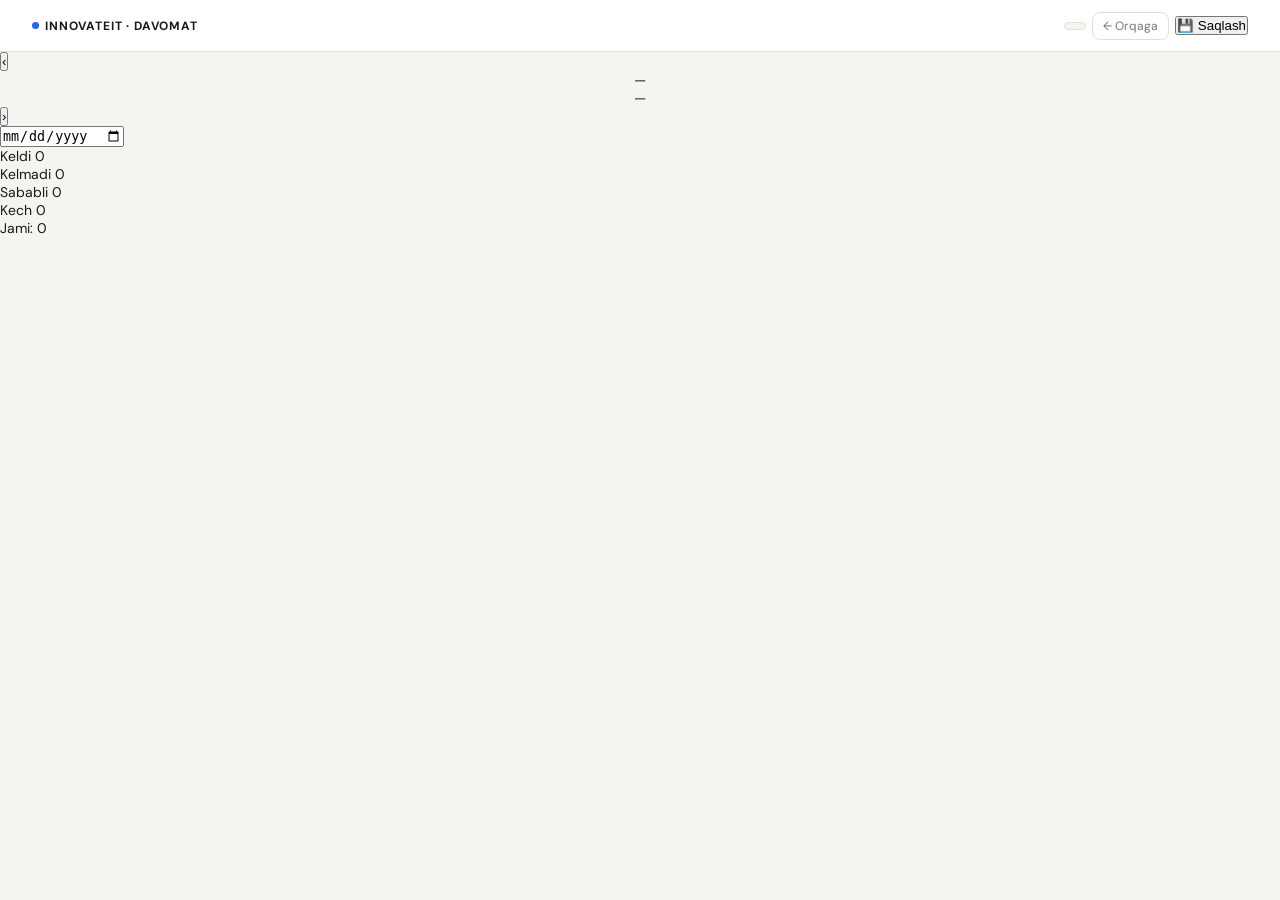
==== Davomat.html @ f525d205 "Add initial Davomat.html structure and content" ====
<!DOCTYPE html>
<html lang="uz">
<head>
  <meta charset="UTF-8">
  <meta name="viewport" content="width=device-width, initial-scale=1.0, maximum-scale=1.0">
  <title>InnovateIT School — Davomat</title>
  <link href="https://fonts.googleapis.com/css2?family=DM+Sans:wght@300;400;500;600&family=DM+Mono:wght@400;500&display=swap" rel="stylesheet">
  <link rel="stylesheet" href="css/style.css">
  <link rel="stylesheet" href="css/davomat.css">
</head>
<body>

<!-- TOPBAR -->
<div class="topbar">
  <div class="topbar-brand">InnovateIT · Davomat</div>
  <div class="topbar-right">
    <span class="admin-badge" id="dav-badge"></span>
    <button class="btn-logout" onclick="goBack()">← Orqaga</button>
    <button class="btn-davomat" id="btn-save" onclick="confirmSave()">💾 Saqlash</button>
  </div>
</div>

<!-- DATE BAR -->
<div class="date-bar">
  <div class="date-nav">
    <button class="date-nav-btn" onclick="changeDate(-1)">‹</button>
    <div style="text-align:center;">
      <div class="date-display" id="date-display">—</div>
      <div class="date-sub"    id="date-sub">—</div>
    </div>
    <button class="date-nav-btn" id="btn-next" onclick="changeDate(1)">›</button>
  </div>
  <input class="date-input" type="date" id="date-picker" onchange="onDatePick()">
</div>

<!-- STATS BAR -->
<div class="stats-bar">
  <div class="stat-pill"><span class="stat-dot keldi"></span>Keldi <span class="stat-num" id="st-keldi">0</span></div>
  <div class="stat-pill"><span class="stat-dot kelmadi"></span>Kelmadi <span class="stat-num" id="st-kelmadi">0</span></div>
  <div class="stat-pill"><span class="stat-dot sababli"></span>Sababli <span class="stat-num" id="st-sababli">0</span></div>
  <div class="stat-pill"><span class="stat-dot kech"></span>Kech <span class="stat-num" id="st-kech">0</span></div>
  <div class="stat-pill" style="margin-left:auto;">Jami: <span class="stat-num" id="st-total">0</span></div>
</div>

<!-- SINF KARTALAR -->
<div class="dav-main">
  <div class="sinf-grid" id="sinf-grid">
    <!-- JS tomonidan to'ldiriladi -->
  </div>
</div>

<!-- MODAL: Sababli uchun izoh -->
<div class="modal-overlay" id="izoh-modal" onclick="if(event.target===this)closeIzoh()">
  <div class="modal">
    <div class="modal-drag"></div>
    <div class="modal-title">📋 Sababli — izoh kiriting</div>
    <p style="font-size:13px;color:var(--muted);margin-bottom:10px;">O'quvchi kelmagan sababi (ixtiyoriy):</p>
    <textarea id="izoh-input"
      class="field-input"
      placeholder="Masalan: Kasalligi sababli..."
      style="resize:none;height:80px;margin-bottom:16px;display:block;font-size:14px;"
      onkeydown="if(event.key==='Enter'&&!event.shiftKey){event.preventDefault();confirmIzoh();}">
    </textarea>
    <div class="modal-footer">
      <button class="btn-cancel" onclick="closeIzoh()">Bekor qilish</button>
      <button class="btn-submit" onclick="confirmIzoh()">Tasdiqlash</button>
    </div>
  </div>
</div>

<!-- MODAL: Saqlashni tasdiqlash -->
<div class="modal-overlay" id="confirm-modal" onclick="if(event.target===this)closeModal()">
  <div class="modal">
    <div class="modal-drag"></div>
    <div class="modal-title" style="text-align:center;">💾 Davomatni saqlash</div>
    <div class="modal-desc" id="modal-desc"></div>
    <div class="dav-modal-stats" id="modal-stats"></div>
    <div class="modal-footer">
      <button class="btn-cancel"  onclick="closeModal()">Bekor qilish</button>
      <button class="btn-submit"  id="btn-confirm" onclick="doSave()">
        <span class="spinner" id="save-spinner"></span>
        <span id="save-txt">Ha, saqlash</span>
      </button>
    </div>
  </div>
</div>

<div class="loading-overlay" id="loading-ov"><div class="loading-spinner"></div></div>
<div class="toast" id="toast"></div>

<script src="js/davomat.js"></script>
</body>
</html>
---- css/style.css ----
/* ═══════════════════════════════════════════════════
   InnovateIT School — Styles
   ═══════════════════════════════════════════════════ */

*, *::before, *::after { box-sizing: border-box; margin: 0; padding: 0; }

:root {
  --bg: #f5f4f0;
  --surface: #fff;
  --border: #e2e0d8;
  --text: #1a1917;
  --muted: #7a7870;
  --accent: #2563eb;
  --accent-soft: #eff4ff;
  --danger: #dc2626;
  --success: #16a34a;
  --radius: 10px;
  --shadow: 0 1px 3px rgba(0,0,0,.08), 0 4px 12px rgba(0,0,0,.04);
  --p: 14px;
}
@media (min-width: 600px)  { :root { --p: 24px; } }
@media (min-width: 1024px) { :root { --p: 32px; } }

html { -webkit-text-size-adjust: 100%; }
body {
  font-family: 'DM Sans', sans-serif;
  background: var(--bg);
  color: var(--text);
  min-height: 100vh;
  font-size: 14px;
}

/* ══ LOGIN ══ */
#login-screen {
  display: flex;
  align-items: center;
  justify-content: center;
  min-height: 100vh;
  padding: 16px;
}
.login-card {
  background: var(--surface);
  border: 1px solid var(--border);
  border-radius: 16px;
  padding: 28px 18px;
  width: 100%;
  max-width: 420px;
  box-shadow: var(--shadow);
  animation: fadeUp .4s ease;
}
@media (min-width: 480px) { .login-card { padding: 44px 36px; } }

.login-logo {
  font-size: 11px;
  font-weight: 600;
  letter-spacing: .1em;
  text-transform: uppercase;
  color: var(--muted);
  margin-bottom: 24px;
  display: flex;
  align-items: center;
  gap: 8px;
}
.login-logo::before {
  content: '';
  width: 8px;
  height: 8px;
  background: var(--accent);
  border-radius: 50%;
  flex-shrink: 0;
}
.login-title { font-size: 22px; font-weight: 600; margin-bottom: 6px; }
@media (min-width: 480px) { .login-title { font-size: 26px; } }
.login-sub { color: var(--muted); font-size: 13px; margin-bottom: 24px; }

/* ── FORM FIELDS ── */
.field-label {
  display: block;
  font-size: 11px;
  font-weight: 600;
  letter-spacing: .05em;
  color: var(--muted);
  text-transform: uppercase;
  margin-bottom: 6px;
}
.field-input {
  width: 100%;
  padding: 12px 14px;
  border: 1.5px solid var(--border);
  border-radius: var(--radius);
  font-family: 'DM Sans', sans-serif;
  font-size: 16px;
  background: var(--bg);
  color: var(--text);
  transition: border-color .15s, box-shadow .15s;
  outline: none;
  -webkit-appearance: none;
  appearance: none;
}
.field-input:focus {
  border-color: var(--accent);
  box-shadow: 0 0 0 3px rgba(37,99,235,.1);
  background: #fff;
}
.field-input.err { border-color: var(--danger); }
.field-group { margin-bottom: 14px; }
.field-hint { font-size: 11px; color: var(--muted); margin-top: 5px; line-height: 1.4; }

/* ── PASSWORD TOGGLE ── */
.pw-wrap { position: relative; }
.pw-wrap .field-input { padding-right: 48px; }
.eye-btn {
  position: absolute;
  right: 12px;
  top: 50%;
  transform: translateY(-50%);
  background: none;
  border: none;
  cursor: pointer;
  padding: 6px;
  color: var(--muted);
  border-radius: 6px;
  display: flex;
  align-items: center;
  -webkit-tap-highlight-color: transparent;
}
.eye-btn svg { width: 18px; height: 18px; pointer-events: none; }

/* ── BUTTONS ── */
.btn-primary {
  width: 100%;
  padding: 13px;
  background: var(--text);
  color: #fff;
  border: none;
  border-radius: var(--radius);
  font-family: 'DM Sans', sans-serif;
  font-size: 15px;
  font-weight: 500;
  cursor: pointer;
  transition: opacity .15s;
  margin-top: 6px;
  -webkit-tap-highlight-color: transparent;
}
.btn-primary:active  { opacity: .8; }
.btn-primary:disabled { opacity: .6; cursor: not-allowed; }
.err-msg { color: var(--danger); font-size: 13px; margin-top: 10px; text-align: center; display: none; }

/* ══ APP SHELL ══ */
#app { display: none; }
.topbar {
  background: var(--surface);
  border-bottom: 1px solid var(--border);
  padding: 0 var(--p);
  height: 52px;
  display: flex;
  align-items: center;
  justify-content: space-between;
  position: sticky;
  top: 0;
  z-index: 200;
  gap: 8px;
}
.topbar-brand {
  font-size: 12px;
  font-weight: 700;
  letter-spacing: .07em;
  text-transform: uppercase;
  display: flex;
  align-items: center;
  gap: 6px;
  flex-shrink: 0;
  white-space: nowrap;
}
.topbar-brand::before {
  content: '';
  width: 7px;
  height: 7px;
  background: var(--accent);
  border-radius: 50%;
}
.topbar-right { display: flex; align-items: center; gap: 6px; overflow: hidden; min-width: 0; }

.admin-badge {
  font-size: 11px;
  color: var(--muted);
  background: var(--bg);
  border: 1px solid var(--border);
  padding: 3px 10px;
  border-radius: 20px;
  overflow: hidden;
  text-overflow: ellipsis;
  white-space: nowrap;
  max-width: 120px;
  flex-shrink: 1;
}
@media (max-width: 380px) { .admin-badge { display: none; } }
.admin-badge.super { background: #fef3c7; border-color: #fbbf24; color: #92400e; }

.stat-badge {
  font-size: 11px;
  color: var(--muted);
  background: var(--bg);
  border: 1px solid var(--border);
  padding: 3px 8px;
  border-radius: 20px;
  font-family: 'DM Mono', monospace;
  white-space: nowrap;
  flex-shrink: 0;
}
@media (max-width: 340px) { .stat-badge { display: none; } }

.btn-logout {
  font-size: 12px;
  color: var(--muted);
  background: none;
  border: 1px solid var(--border);
  padding: 5px 10px;
  border-radius: 8px;
  cursor: pointer;
  font-family: 'DM Sans', sans-serif;
  white-space: nowrap;
  flex-shrink: 0;
  -webkit-tap-highlight-color: transparent;
}
.btn-logout:active { color: var(--danger); border-color: var(--danger); }

/* ── TABS ── */
.tabs { display: flex; gap: 4px; padding: 14px var(--p) 0; max-width: 1200px; margin: 0 auto; }
.tab-btn {
  padding: 8px 14px;
  border: 1.5px solid var(--border);
  background: var(--surface);
  border-radius: 8px 8px 0 0;
  font-family: 'DM Sans', sans-serif;
  font-size: 13px;
  font-weight: 500;
  cursor: pointer;
  color: var(--muted);
  transition: all .15s;
  -webkit-tap-highlight-color: transparent;
  white-space: nowrap;
}
.tab-btn.active { background: var(--accent); border-color: var(--accent); color: #fff; }

.main { max-width: 1200px; margin: 0 auto; padding: 0 var(--p) 48px; }

/* ══ CARDS ══ */
.form-card {
  background: var(--surface);
  border: 1px solid var(--border);
  border-radius: 14px;
  padding: 16px;
  margin-bottom: 14px;
  box-shadow: var(--shadow);
}
@media (min-width: 600px) { .form-card { padding: 24px; margin-bottom: 20px; } }

.table-card {
  background: var(--surface);
  border: 1px solid var(--border);
  border-radius: 0 14px 14px 14px;
  box-shadow: var(--shadow);
  overflow: hidden;
}
.admin-card {
  background: var(--surface);
  border: 1px solid var(--border);
  border-radius: 0 14px 14px 14px;
  padding: 16px;
  box-shadow: var(--shadow);
}
@media (min-width: 600px) { .admin-card { padding: 24px; } }

.card-title {
  font-size: 14px;
  font-weight: 600;
  margin-bottom: 14px;
  display: flex;
  align-items: center;
  gap: 8px;
}
@media (min-width: 600px) { .card-title { font-size: 15px; margin-bottom: 18px; } }

/* ══ FORM GRID ══ */
.form-grid { display: grid; grid-template-columns: 1fr; gap: 10px; }
@media (min-width: 500px)  { .form-grid { grid-template-columns: 1fr 1fr; gap: 12px; } }
@media (min-width: 900px)  { .form-grid { grid-template-columns: 1fr 1fr 1fr; gap: 14px; } }

.dob-row { display: grid; grid-template-columns: 68px 1fr 86px; gap: 6px; }
@media (min-width: 480px) { .dob-row { grid-template-columns: 80px 1fr 100px; } }

input[type=number]::-webkit-inner-spin-button,
input[type=number]::-webkit-outer-spin-button { -webkit-appearance: none; margin: 0; }
input[type=number] { -moz-appearance: textfield; }

select.field-input {
  background-image: url("data:image/svg+xml,%3Csvg xmlns='http://www.w3.org/2000/svg' width='12' height='12' viewBox='0 0 12 12'%3E%3Cpath fill='%237a7870' d='M6 8L1 3h10z'/%3E%3C/svg%3E");
  background-repeat: no-repeat;
  background-position: right 12px center;
  padding-right: 32px;
}

.btn-submit {
  display: inline-flex;
  align-items: center;
  justify-content: center;
  gap: 8px;
  padding: 12px 22px;
  background: var(--accent);
  color: #fff;
  border: none;
  border-radius: var(--radius);
  font-family: 'DM Sans', sans-serif;
  font-size: 14px;
  font-weight: 500;
  cursor: pointer;
  transition: all .15s;
  margin-top: 6px;
  -webkit-tap-highlight-color: transparent;
}
@media (max-width: 480px) { .btn-submit { width: 100%; padding: 13px; font-size: 15px; } }
.btn-submit:active   { background: #1d4ed8; }
.btn-submit:disabled { opacity: .6; cursor: not-allowed; }

.spinner {
  width: 14px;
  height: 14px;
  border: 2px solid rgba(255,255,255,.4);
  border-top-color: #fff;
  border-radius: 50%;
  animation: spin .6s linear infinite;
  display: none;
}

/* ══ TABLE HEADER ══ */
.table-header {
  padding: 12px var(--p);
  border-bottom: 1px solid var(--border);
  display: flex;
  flex-direction: column;
  gap: 10px;
}
@media (min-width: 640px) {
  .table-header { flex-direction: row; align-items: center; justify-content: space-between; padding: 16px 24px; }
}
.table-title { font-size: 14px; font-weight: 600; }
.filters { display: flex; gap: 8px; flex-wrap: wrap; }

.search-input {
  flex: 1;
  min-width: 120px;
  padding: 9px 12px;
  border: 1.5px solid var(--border);
  border-radius: 8px;
  font-family: 'DM Sans', sans-serif;
  font-size: 14px;
  background: var(--bg);
  color: var(--text);
  outline: none;
  -webkit-appearance: none;
}
.search-input:focus { border-color: var(--accent); background: #fff; }

.filter-sel {
  flex: none;
  width: calc(50% - 4px);
  padding: 9px 12px;
  border: 1.5px solid var(--border);
  border-radius: 8px;
  font-family: 'DM Sans', sans-serif;
  font-size: 13px;
  background: var(--bg);
  color: var(--text);
  outline: none;
  -webkit-appearance: none;
  background-image: url("data:image/svg+xml,%3Csvg xmlns='http://www.w3.org/2000/svg' width='12' height='12' viewBox='0 0 12 12'%3E%3Cpath fill='%237a7870' d='M6 8L1 3h10z'/%3E%3C/svg%3E");
  background-repeat: no-repeat;
  background-position: right 10px center;
  padding-right: 28px;
}
@media (min-width: 640px) { .filter-sel { width: 130px; } }
.filter-sel:focus { border-color: var(--accent); background-color: #fff; }

/* ══ DESKTOP TABLE ══ */
.tbl-wrap { overflow-x: auto; display: none; }
@media (min-width: 768px) { .tbl-wrap { display: block; } }

table { width: 100%; border-collapse: collapse; min-width: 700px; }
thead th {
  padding: 10px 14px;
  text-align: left;
  font-size: 10px;
  font-weight: 700;
  letter-spacing: .07em;
  text-transform: uppercase;
  color: var(--muted);
  background: var(--bg);
  border-bottom: 1px solid var(--border);
  white-space: nowrap;
}
tbody tr { border-bottom: 1px solid var(--border); transition: background .1s; }
tbody tr:last-child { border-bottom: none; }
tbody tr:hover { background: var(--bg); }
tbody td { padding: 10px 14px; font-size: 13px; }

.mono { font-family: 'DM Mono', monospace; font-size: 12px; color: var(--muted); }
.sinf-badge {
  display: inline-block;
  padding: 2px 9px;
  border-radius: 20px;
  font-size: 11px;
  font-weight: 600;
  background: var(--accent-soft);
  color: var(--accent);
}
.maktab-badge {
  display: inline-block;
  padding: 2px 9px;
  border-radius: 6px;
  font-size: 12px;
  font-weight: 700;
  font-family: 'DM Mono', monospace;
  background: #f0fdf4;
  color: #15803d;
  border: 1px solid #bbf7d0;
}

/* ══ MOBILE CARDS ══ */
.mobile-list { display: flex; flex-direction: column; gap: 10px; padding: 12px; }
@media (min-width: 768px) { .mobile-list { display: none; } }

.sc { background: var(--bg); border: 1px solid var(--border); border-radius: 12px; padding: 14px; }
.sc-header { display: flex; justify-content: space-between; align-items: flex-start; gap: 8px; margin-bottom: 10px; }
.sc-name  { font-weight: 600; font-size: 15px; line-height: 1.3; }
.sc-num   { font-size: 12px; color: var(--muted); font-family: 'DM Mono', monospace; }
.sc-tags  { display: flex; gap: 6px; flex-wrap: wrap; margin-top: 5px; }
.sc-btns  { display: flex; gap: 6px; flex-shrink: 0; }
.sc-body  { display: grid; grid-template-columns: 1fr 1fr; gap: 8px; padding-top: 10px; border-top: 1px solid var(--border); }
.sc-row   { display: flex; flex-direction: column; gap: 2px; }
.sc-lbl   { font-size: 10px; font-weight: 700; letter-spacing: .05em; text-transform: uppercase; color: var(--muted); }
.sc-val   { font-size: 13px; word-break: break-all; line-height: 1.3; }
.sc-val.m { font-family: 'DM Mono', monospace; font-size: 12px; color: var(--muted); }
.sc-full  { grid-column: 1 / -1; }

.btn-action {
  padding: 6px 10px;
  border: 1px solid var(--border);
  border-radius: 8px;
  cursor: pointer;
  font-size: 14px;
  background: var(--surface);
  -webkit-tap-highlight-color: transparent;
}
.btn-action:active { opacity: .6; }

/* ══ EMPTY STATE ══ */
.empty-state { text-align: center; padding: 48px 24px; color: var(--muted); }
.empty-state-icon { font-size: 36px; margin-bottom: 12px; }

/* ══ ADMIN LIST ══ */
.admin-list { display: flex; flex-direction: column; gap: 10px; }
.admin-item {
  display: flex;
  align-items: flex-start;
  justify-content: space-between;
  padding: 12px 14px;
  border: 1px solid var(--border);
  border-radius: 10px;
  background: var(--bg);
  gap: 10px;
}
.admin-info  { display: flex; flex-direction: column; gap: 4px; min-width: 0; }
.admin-name  { font-weight: 600; font-size: 14px; }
.admin-email { font-size: 12px; color: var(--muted); font-family: 'DM Mono', monospace; word-break: break-all; }
.admin-ptag  {
  font-size: 11px;
  color: var(--muted);
  font-family: 'DM Mono', monospace;
  background: var(--surface);
  border: 1px solid var(--border);
  padding: 2px 8px;
  border-radius: 6px;
  display: inline-block;
  margin-top: 2px;
}
.admin-acts { display: flex; gap: 6px; flex-shrink: 0; }

.btn-small {
  padding: 5px 10px;
  font-size: 12px;
  border: 1px solid var(--danger);
  border-radius: 6px;
  cursor: pointer;
  background: none;
  color: var(--danger);
  -webkit-tap-highlight-color: transparent;
}
.btn-small:active { background: var(--danger); color: #fff; }

.create-grid { display: grid; grid-template-columns: 1fr; gap: 10px; }
@media (min-width: 500px) { .create-grid { grid-template-columns: 1fr 1fr; } }
@media (min-width: 900px) { .create-grid { grid-template-columns: 1fr 1fr 1fr auto; align-items: end; } }

.divider { height: 1px; background: var(--border); margin: 18px 0; }

/* ══ TOAST ══ */
.toast {
  position: fixed;
  bottom: 20px;
  left: 50%;
  transform: translateX(-50%) translateY(80px);
  background: var(--text);
  color: #fff;
  padding: 10px 20px;
  border-radius: 10px;
  font-size: 13px;
  font-weight: 500;
  box-shadow: 0 4px 20px rgba(0,0,0,.2);
  opacity: 0;
  transition: all .3s cubic-bezier(.34,1.56,.64,1);
  z-index: 9999;
  pointer-events: none;
  max-width: calc(100vw - 32px);
  text-align: center;
  white-space: nowrap;
}
.toast.show    { transform: translateX(-50%) translateY(0); opacity: 1; }
.toast.success { background: var(--success); }
.toast.error   { background: var(--danger); }

/* ══ LOADING ══ */
.loading-overlay {
  position: fixed;
  inset: 0;
  background: rgba(245,244,240,.85);
  display: none;
  align-items: center;
  justify-content: center;
  z-index: 300;
}
.loading-spinner {
  width: 32px;
  height: 32px;
  border: 3px solid var(--border);
  border-top-color: var(--accent);
  border-radius: 50%;
  animation: spin .6s linear infinite;
}

/* ══ MODAL ══ */
.modal-overlay {
  position: fixed;
  inset: 0;
  background: rgba(0,0,0,.45);
  display: none;
  align-items: flex-end;
  justify-content: center;
  z-index: 400;
}
@media (min-width: 640px) { .modal-overlay { align-items: center; } }

.modal {
  background: var(--surface);
  border-radius: 20px 20px 0 0;
  padding: 20px 16px 32px;
  width: 100%;
  max-height: 90vh;
  overflow-y: auto;
  box-shadow: 0 -4px 40px rgba(0,0,0,.15);
  animation: slideUp .3s ease;
}
@media (min-width: 640px) {
  .modal { border-radius: 16px; padding: 28px; max-width: 520px; animation: fadeUp .25s ease; }
}
.modal-drag {
  width: 40px;
  height: 4px;
  background: var(--border);
  border-radius: 2px;
  margin: 0 auto 18px;
}
@media (min-width: 640px) { .modal-drag { display: none; } }

.modal-title   { font-size: 15px; font-weight: 600; margin-bottom: 16px; }
.modal-footer  { display: flex; gap: 10px; justify-content: flex-end; margin-top: 18px; }
@media (max-width: 400px) { .modal-footer { flex-direction: column-reverse; } }

.btn-cancel {
  padding: 10px 18px;
  border: 1.5px solid var(--border);
  background: none;
  border-radius: var(--radius);
  font-family: 'DM Sans', sans-serif;
  font-size: 13px;
  cursor: pointer;
  color: var(--muted);
  -webkit-tap-highlight-color: transparent;
}
@media (max-width: 400px) { .btn-cancel, .modal-footer .btn-submit { width: 100%; } }

/* ══ ANIMATIONS ══ */
@keyframes fadeUp  { from { opacity: 0; transform: translateY(16px); } to { opacity: 1; transform: translateY(0); } }
@keyframes slideUp { from { opacity: 0; transform: translateY(100%); } to { opacity: 1; transform: translateY(0); } }
@keyframes spin    { to { transform: rotate(360deg); } }
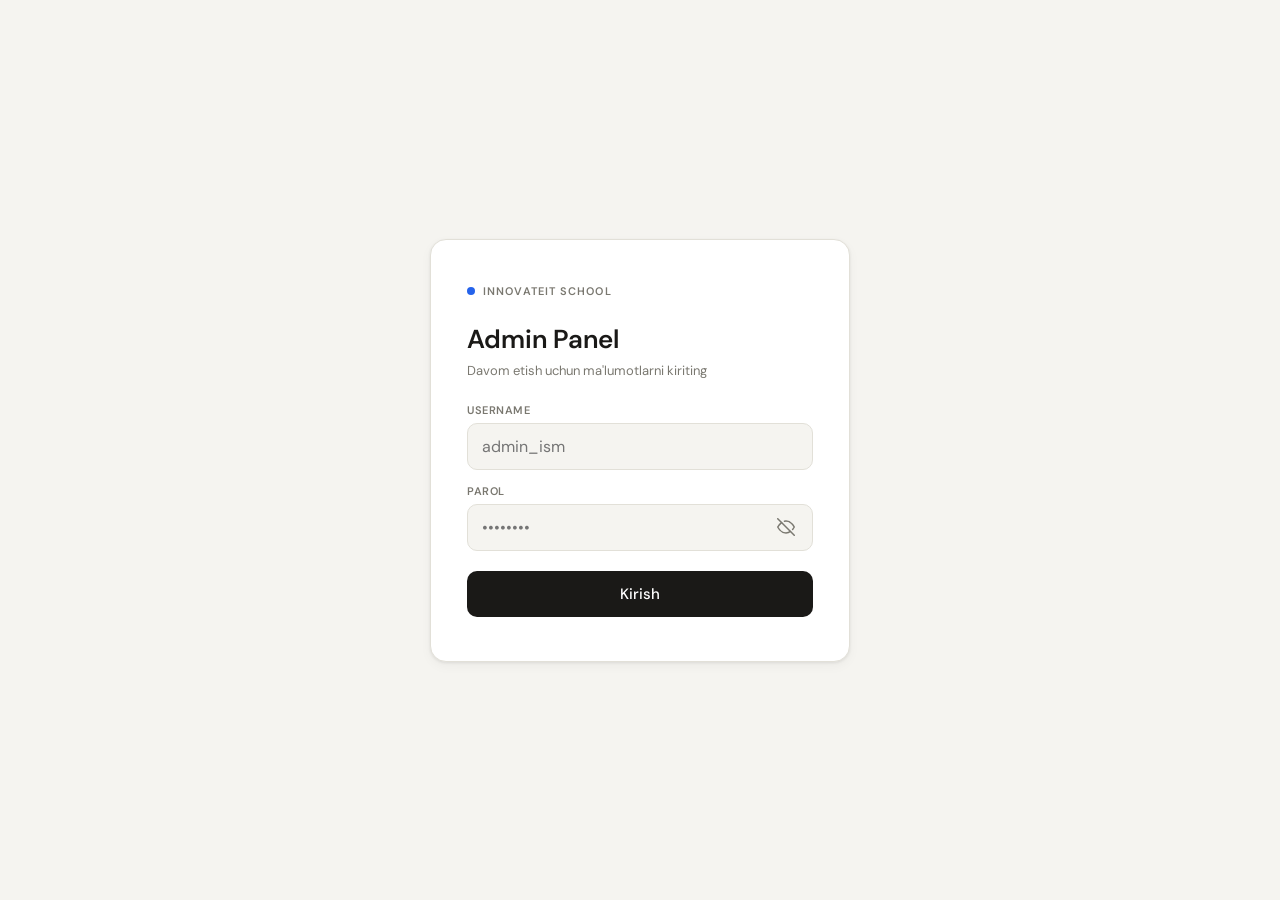
==== commit 0c610f8b: "Rename davomat.html to Davomat.html" ====
--- a/Davomat.html
+++ b/Davomat.html
@@ -12,7 +12,7 @@
 
 <!-- TOPBAR -->
 <div class="topbar">
-  <div class="topbar-brand">InnovateIT · Davomat</div>
+  <div class="topbar-brand">InnovateIT School · Davomat</div>
   <div class="topbar-right">
     <span class="admin-badge" id="dav-badge"></span>
     <button class="btn-logout" onclick="goBack()">← Orqaga</button>
--- a/css/style.css
+++ b/css/style.css
@@ -1,5 +1,5 @@
 /* ═══════════════════════════════════════════════════
-   InnovateIT School — Styles
+   InnovateIT School — Asosiy stillar  (v2.0)
    ═══════════════════════════════════════════════════ */
 
 *, *::before, *::after { box-sizing: border-box; margin: 0; padding: 0; }
@@ -14,9 +14,11 @@
   --accent-soft: #eff4ff;
   --danger: #dc2626;
   --success: #16a34a;
+  --warning: #d97706;
   --radius: 10px;
   --shadow: 0 1px 3px rgba(0,0,0,.08), 0 4px 12px rgba(0,0,0,.04);
   --p: 14px;
+  --topbar-h: 52px;
 }
 @media (min-width: 600px)  { :root { --p: 24px; } }
 @media (min-width: 1024px) { :root { --p: 32px; } }
@@ -63,8 +65,7 @@
 }
 .login-logo::before {
   content: '';
-  width: 8px;
-  height: 8px;
+  width: 8px; height: 8px;
   background: var(--accent);
   border-radius: 50%;
   flex-shrink: 0;
@@ -73,7 +74,7 @@
 @media (min-width: 480px) { .login-title { font-size: 26px; } }
 .login-sub { color: var(--muted); font-size: 13px; margin-bottom: 24px; }
 
-/* ── FORM FIELDS ── */
+/* ══ FORM FIELDS ══ */
 .field-label {
   display: block;
   font-size: 11px;
@@ -106,40 +107,26 @@
 .field-group { margin-bottom: 14px; }
 .field-hint { font-size: 11px; color: var(--muted); margin-top: 5px; line-height: 1.4; }
 
-/* ── PASSWORD TOGGLE ── */
+/* ── Parol toggle ── */
 .pw-wrap { position: relative; }
 .pw-wrap .field-input { padding-right: 48px; }
 .eye-btn {
-  position: absolute;
-  right: 12px;
-  top: 50%;
+  position: absolute; right: 12px; top: 50%;
   transform: translateY(-50%);
-  background: none;
-  border: none;
-  cursor: pointer;
-  padding: 6px;
-  color: var(--muted);
-  border-radius: 6px;
-  display: flex;
-  align-items: center;
+  background: none; border: none; cursor: pointer;
+  padding: 6px; color: var(--muted); border-radius: 6px;
+  display: flex; align-items: center;
   -webkit-tap-highlight-color: transparent;
 }
 .eye-btn svg { width: 18px; height: 18px; pointer-events: none; }
 
-/* ── BUTTONS ── */
+/* ── Tugmalar ── */
 .btn-primary {
-  width: 100%;
-  padding: 13px;
-  background: var(--text);
-  color: #fff;
-  border: none;
-  border-radius: var(--radius);
-  font-family: 'DM Sans', sans-serif;
-  font-size: 15px;
-  font-weight: 500;
-  cursor: pointer;
-  transition: opacity .15s;
-  margin-top: 6px;
+  width: 100%; padding: 13px;
+  background: var(--text); color: #fff;
+  border: none; border-radius: var(--radius);
+  font-family: 'DM Sans', sans-serif; font-size: 15px; font-weight: 500;
+  cursor: pointer; transition: opacity .15s; margin-top: 6px;
   -webkit-tap-highlight-color: transparent;
 }
 .btn-primary:active  { opacity: .8; }
@@ -148,144 +135,131 @@
 
 /* ══ APP SHELL ══ */
 #app { display: none; }
+
 .topbar {
   background: var(--surface);
   border-bottom: 1px solid var(--border);
   padding: 0 var(--p);
-  height: 52px;
-  display: flex;
-  align-items: center;
-  justify-content: space-between;
-  position: sticky;
-  top: 0;
-  z-index: 200;
-  gap: 8px;
+  height: var(--topbar-h);
+  display: flex; align-items: center; justify-content: space-between;
+  position: sticky; top: 0; z-index: 200; gap: 8px;
 }
 .topbar-brand {
+  font-size: 12px; font-weight: 700; letter-spacing: .07em;
+  text-transform: uppercase; display: flex; align-items: center;
+  gap: 6px; flex-shrink: 0; white-space: nowrap;
+}
+.topbar-brand::before {
+  content: ''; width: 7px; height: 7px;
+  background: var(--accent); border-radius: 50%;
+}
+.topbar-right { display: flex; align-items: center; gap: 6px; overflow: hidden; min-width: 0; flex-wrap: nowrap; }
+
+.admin-badge {
+  font-size: 11px; color: var(--muted);
+  background: var(--bg); border: 1px solid var(--border);
+  padding: 3px 10px; border-radius: 20px;
+  overflow: hidden; text-overflow: ellipsis; white-space: nowrap;
+  max-width: 120px; flex-shrink: 1;
+}
+@media (max-width: 480px) { .admin-badge { display: none; } }
+.admin-badge.super { background: #fef3c7; border-color: #fbbf24; color: #92400e; }
+
+.stat-badge {
+  font-size: 11px; color: var(--muted);
+  background: var(--bg); border: 1px solid var(--border);
+  padding: 3px 8px; border-radius: 20px;
+  font-family: 'DM Mono', monospace; white-space: nowrap; flex-shrink: 0;
+}
+@media (max-width: 380px) { .stat-badge { display: none; } }
+
+/* ── Admin selector (super admin uchun) ── */
+.admin-selector-wrap { display: flex; align-items: center; flex-shrink: 0; }
+.admin-selector {
+  padding: 5px 28px 5px 10px;
+  border: 1.5px solid var(--border);
+  border-radius: 8px;
+  font-family: 'DM Sans', sans-serif;
   font-size: 12px;
-  font-weight: 700;
-  letter-spacing: .07em;
-  text-transform: uppercase;
-  display: flex;
-  align-items: center;
-  gap: 6px;
-  flex-shrink: 0;
-  white-space: nowrap;
-}
-.topbar-brand::before {
-  content: '';
-  width: 7px;
-  height: 7px;
-  background: var(--accent);
-  border-radius: 50%;
-}
-.topbar-right { display: flex; align-items: center; gap: 6px; overflow: hidden; min-width: 0; }
-
-.admin-badge {
-  font-size: 11px;
-  color: var(--muted);
   background: var(--bg);
-  border: 1px solid var(--border);
-  padding: 3px 10px;
-  border-radius: 20px;
-  overflow: hidden;
-  text-overflow: ellipsis;
-  white-space: nowrap;
-  max-width: 120px;
-  flex-shrink: 1;
-}
-@media (max-width: 380px) { .admin-badge { display: none; } }
-.admin-badge.super { background: #fef3c7; border-color: #fbbf24; color: #92400e; }
-
-.stat-badge {
-  font-size: 11px;
-  color: var(--muted);
-  background: var(--bg);
-  border: 1px solid var(--border);
-  padding: 3px 8px;
-  border-radius: 20px;
-  font-family: 'DM Mono', monospace;
-  white-space: nowrap;
-  flex-shrink: 0;
-}
-@media (max-width: 340px) { .stat-badge { display: none; } }
+  color: var(--text);
+  outline: none;
+  cursor: pointer;
+  -webkit-appearance: none;
+  appearance: none;
+  background-image: url("data:image/svg+xml,%3Csvg xmlns='http://www.w3.org/2000/svg' width='12' height='12' viewBox='0 0 12 12'%3E%3Cpath fill='%237a7870' d='M6 8L1 3h10z'/%3E%3C/svg%3E");
+  background-repeat: no-repeat;
+  background-position: right 8px center;
+  max-width: 160px;
+  transition: border-color .15s;
+}
+.admin-selector:focus { border-color: var(--accent); }
+@media (max-width: 520px) { .admin-selector { max-width: 110px; font-size: 11px; } }
+
+/* ── Davomat tugmasi ── */
+.btn-davomat {
+  font-size: 12px; font-weight: 500;
+  color: #fff; background: var(--accent);
+  border: none; padding: 6px 12px; border-radius: 8px;
+  cursor: pointer; font-family: 'DM Sans', sans-serif;
+  white-space: nowrap; flex-shrink: 0;
+  -webkit-tap-highlight-color: transparent;
+  transition: opacity .15s;
+}
+.btn-davomat:active { opacity: .8; }
 
 .btn-logout {
-  font-size: 12px;
-  color: var(--muted);
-  background: none;
-  border: 1px solid var(--border);
-  padding: 5px 10px;
-  border-radius: 8px;
-  cursor: pointer;
-  font-family: 'DM Sans', sans-serif;
-  white-space: nowrap;
-  flex-shrink: 0;
+  font-size: 12px; color: var(--muted);
+  background: none; border: 1px solid var(--border);
+  padding: 5px 10px; border-radius: 8px;
+  cursor: pointer; font-family: 'DM Sans', sans-serif;
+  white-space: nowrap; flex-shrink: 0;
   -webkit-tap-highlight-color: transparent;
 }
 .btn-logout:active { color: var(--danger); border-color: var(--danger); }
 
-/* ── TABS ── */
+/* ── Tablar ── */
 .tabs { display: flex; gap: 4px; padding: 14px var(--p) 0; max-width: 1200px; margin: 0 auto; }
 .tab-btn {
   padding: 8px 14px;
   border: 1.5px solid var(--border);
   background: var(--surface);
   border-radius: 8px 8px 0 0;
-  font-family: 'DM Sans', sans-serif;
-  font-size: 13px;
-  font-weight: 500;
-  cursor: pointer;
-  color: var(--muted);
-  transition: all .15s;
-  -webkit-tap-highlight-color: transparent;
-  white-space: nowrap;
+  font-family: 'DM Sans', sans-serif; font-size: 13px; font-weight: 500;
+  cursor: pointer; color: var(--muted); transition: all .15s;
+  -webkit-tap-highlight-color: transparent; white-space: nowrap;
 }
 .tab-btn.active { background: var(--accent); border-color: var(--accent); color: #fff; }
 
 .main { max-width: 1200px; margin: 0 auto; padding: 0 var(--p) 48px; }
 
-/* ══ CARDS ══ */
+/* ══ KARTALAR ══ */
 .form-card {
-  background: var(--surface);
-  border: 1px solid var(--border);
-  border-radius: 14px;
-  padding: 16px;
-  margin-bottom: 14px;
-  box-shadow: var(--shadow);
+  background: var(--surface); border: 1px solid var(--border);
+  border-radius: 14px; padding: 16px; margin-bottom: 14px; box-shadow: var(--shadow);
 }
 @media (min-width: 600px) { .form-card { padding: 24px; margin-bottom: 20px; } }
 
 .table-card {
-  background: var(--surface);
-  border: 1px solid var(--border);
-  border-radius: 0 14px 14px 14px;
-  box-shadow: var(--shadow);
-  overflow: hidden;
+  background: var(--surface); border: 1px solid var(--border);
+  border-radius: 0 14px 14px 14px; box-shadow: var(--shadow); overflow: hidden;
 }
 .admin-card {
-  background: var(--surface);
-  border: 1px solid var(--border);
-  border-radius: 0 14px 14px 14px;
-  padding: 16px;
-  box-shadow: var(--shadow);
+  background: var(--surface); border: 1px solid var(--border);
+  border-radius: 0 14px 14px 14px; padding: 16px; box-shadow: var(--shadow);
 }
 @media (min-width: 600px) { .admin-card { padding: 24px; } }
 
 .card-title {
-  font-size: 14px;
-  font-weight: 600;
-  margin-bottom: 14px;
-  display: flex;
-  align-items: center;
-  gap: 8px;
+  font-size: 14px; font-weight: 600; margin-bottom: 14px;
+  display: flex; align-items: center; gap: 8px;
 }
 @media (min-width: 600px) { .card-title { font-size: 15px; margin-bottom: 18px; } }
 
-/* ══ FORM GRID ══ */
+/* ══ FORMA GRID ══ */
 .form-grid { display: grid; grid-template-columns: 1fr; gap: 10px; }
-@media (min-width: 500px)  { .form-grid { grid-template-columns: 1fr 1fr; gap: 12px; } }
-@media (min-width: 900px)  { .form-grid { grid-template-columns: 1fr 1fr 1fr; gap: 14px; } }
+@media (min-width: 500px) { .form-grid { grid-template-columns: 1fr 1fr; gap: 12px; } }
+@media (min-width: 900px) { .form-grid { grid-template-columns: 1fr 1fr 1fr; gap: 14px; } }
 
 .dob-row { display: grid; grid-template-columns: 68px 1fr 86px; gap: 6px; }
 @media (min-width: 480px) { .dob-row { grid-template-columns: 80px 1fr 100px; } }
@@ -302,21 +276,11 @@
 }
 
 .btn-submit {
-  display: inline-flex;
-  align-items: center;
-  justify-content: center;
-  gap: 8px;
-  padding: 12px 22px;
-  background: var(--accent);
-  color: #fff;
-  border: none;
-  border-radius: var(--radius);
-  font-family: 'DM Sans', sans-serif;
-  font-size: 14px;
-  font-weight: 500;
-  cursor: pointer;
-  transition: all .15s;
-  margin-top: 6px;
+  display: inline-flex; align-items: center; justify-content: center; gap: 8px;
+  padding: 12px 22px; background: var(--accent); color: #fff;
+  border: none; border-radius: var(--radius);
+  font-family: 'DM Sans', sans-serif; font-size: 14px; font-weight: 500;
+  cursor: pointer; transition: all .15s; margin-top: 6px;
   -webkit-tap-highlight-color: transparent;
 }
 @media (max-width: 480px) { .btn-submit { width: 100%; padding: 13px; font-size: 15px; } }
@@ -324,22 +288,16 @@
 .btn-submit:disabled { opacity: .6; cursor: not-allowed; }
 
 .spinner {
-  width: 14px;
-  height: 14px;
+  width: 14px; height: 14px;
   border: 2px solid rgba(255,255,255,.4);
-  border-top-color: #fff;
-  border-radius: 50%;
-  animation: spin .6s linear infinite;
-  display: none;
-}
-
-/* ══ TABLE HEADER ══ */
+  border-top-color: #fff; border-radius: 50%;
+  animation: spin .6s linear infinite; display: none;
+}
+
+/* ══ JADVAL HEADER ══ */
 .table-header {
-  padding: 12px var(--p);
-  border-bottom: 1px solid var(--border);
-  display: flex;
-  flex-direction: column;
-  gap: 10px;
+  padding: 12px var(--p); border-bottom: 1px solid var(--border);
+  display: flex; flex-direction: column; gap: 10px;
 }
 @media (min-width: 640px) {
   .table-header { flex-direction: row; align-items: center; justify-content: space-between; padding: 16px 24px; }
@@ -348,56 +306,33 @@
 .filters { display: flex; gap: 8px; flex-wrap: wrap; }
 
 .search-input {
-  flex: 1;
-  min-width: 120px;
-  padding: 9px 12px;
-  border: 1.5px solid var(--border);
-  border-radius: 8px;
-  font-family: 'DM Sans', sans-serif;
-  font-size: 14px;
-  background: var(--bg);
-  color: var(--text);
-  outline: none;
-  -webkit-appearance: none;
+  flex: 1; min-width: 120px; padding: 9px 12px;
+  border: 1.5px solid var(--border); border-radius: 8px;
+  font-family: 'DM Sans', sans-serif; font-size: 14px;
+  background: var(--bg); color: var(--text); outline: none; -webkit-appearance: none;
 }
 .search-input:focus { border-color: var(--accent); background: #fff; }
 
 .filter-sel {
-  flex: none;
-  width: calc(50% - 4px);
-  padding: 9px 12px;
-  border: 1.5px solid var(--border);
-  border-radius: 8px;
-  font-family: 'DM Sans', sans-serif;
-  font-size: 13px;
-  background: var(--bg);
-  color: var(--text);
-  outline: none;
-  -webkit-appearance: none;
+  flex: none; width: calc(50% - 4px); padding: 9px 12px;
+  border: 1.5px solid var(--border); border-radius: 8px;
+  font-family: 'DM Sans', sans-serif; font-size: 13px;
+  background: var(--bg); color: var(--text); outline: none; -webkit-appearance: none;
   background-image: url("data:image/svg+xml,%3Csvg xmlns='http://www.w3.org/2000/svg' width='12' height='12' viewBox='0 0 12 12'%3E%3Cpath fill='%237a7870' d='M6 8L1 3h10z'/%3E%3C/svg%3E");
-  background-repeat: no-repeat;
-  background-position: right 10px center;
-  padding-right: 28px;
+  background-repeat: no-repeat; background-position: right 10px center; padding-right: 28px;
 }
 @media (min-width: 640px) { .filter-sel { width: 130px; } }
 .filter-sel:focus { border-color: var(--accent); background-color: #fff; }
 
-/* ══ DESKTOP TABLE ══ */
+/* ══ DESKTOP JADVAL ══ */
 .tbl-wrap { overflow-x: auto; display: none; }
 @media (min-width: 768px) { .tbl-wrap { display: block; } }
-
 table { width: 100%; border-collapse: collapse; min-width: 700px; }
 thead th {
-  padding: 10px 14px;
-  text-align: left;
-  font-size: 10px;
-  font-weight: 700;
-  letter-spacing: .07em;
-  text-transform: uppercase;
-  color: var(--muted);
-  background: var(--bg);
-  border-bottom: 1px solid var(--border);
-  white-space: nowrap;
+  padding: 10px 14px; text-align: left;
+  font-size: 10px; font-weight: 700; letter-spacing: .07em;
+  text-transform: uppercase; color: var(--muted);
+  background: var(--bg); border-bottom: 1px solid var(--border); white-space: nowrap;
 }
 tbody tr { border-bottom: 1px solid var(--border); transition: background .1s; }
 tbody tr:last-child { border-bottom: none; }
@@ -406,27 +341,17 @@
 
 .mono { font-family: 'DM Mono', monospace; font-size: 12px; color: var(--muted); }
 .sinf-badge {
-  display: inline-block;
-  padding: 2px 9px;
-  border-radius: 20px;
-  font-size: 11px;
-  font-weight: 600;
-  background: var(--accent-soft);
-  color: var(--accent);
+  display: inline-block; padding: 2px 9px; border-radius: 20px;
+  font-size: 11px; font-weight: 700; font-family: 'DM Mono', monospace;
+  background: var(--accent-soft); color: var(--accent); border: 1px solid #bfdbfe;
 }
 .maktab-badge {
-  display: inline-block;
-  padding: 2px 9px;
-  border-radius: 6px;
-  font-size: 12px;
-  font-weight: 700;
-  font-family: 'DM Mono', monospace;
-  background: #f0fdf4;
-  color: #15803d;
-  border: 1px solid #bbf7d0;
-}
-
-/* ══ MOBILE CARDS ══ */
+  display: inline-block; padding: 2px 9px; border-radius: 6px;
+  font-size: 12px; font-weight: 700; font-family: 'DM Mono', monospace;
+  background: #f0fdf4; color: #15803d; border: 1px solid #bbf7d0;
+}
+
+/* ══ MOBIL KARTALAR ══ */
 .mobile-list { display: flex; flex-direction: column; gap: 10px; padding: 12px; }
 @media (min-width: 768px) { .mobile-list { display: none; } }
 
@@ -444,56 +369,37 @@
 .sc-full  { grid-column: 1 / -1; }
 
 .btn-action {
-  padding: 6px 10px;
-  border: 1px solid var(--border);
-  border-radius: 8px;
-  cursor: pointer;
-  font-size: 14px;
-  background: var(--surface);
+  padding: 6px 10px; border: 1px solid var(--border); border-radius: 8px;
+  cursor: pointer; font-size: 14px; background: var(--surface);
   -webkit-tap-highlight-color: transparent;
 }
 .btn-action:active { opacity: .6; }
 
-/* ══ EMPTY STATE ══ */
+/* ══ BO'SH HOLAT ══ */
 .empty-state { text-align: center; padding: 48px 24px; color: var(--muted); }
 .empty-state-icon { font-size: 36px; margin-bottom: 12px; }
 
-/* ══ ADMIN LIST ══ */
+/* ══ ADMIN RO'YXATI ══ */
 .admin-list { display: flex; flex-direction: column; gap: 10px; }
 .admin-item {
-  display: flex;
-  align-items: flex-start;
-  justify-content: space-between;
-  padding: 12px 14px;
-  border: 1px solid var(--border);
-  border-radius: 10px;
-  background: var(--bg);
-  gap: 10px;
+  display: flex; align-items: flex-start; justify-content: space-between;
+  padding: 12px 14px; border: 1px solid var(--border); border-radius: 10px;
+  background: var(--bg); gap: 10px;
 }
 .admin-info  { display: flex; flex-direction: column; gap: 4px; min-width: 0; }
 .admin-name  { font-weight: 600; font-size: 14px; }
 .admin-email { font-size: 12px; color: var(--muted); font-family: 'DM Mono', monospace; word-break: break-all; }
 .admin-ptag  {
-  font-size: 11px;
-  color: var(--muted);
-  font-family: 'DM Mono', monospace;
-  background: var(--surface);
-  border: 1px solid var(--border);
-  padding: 2px 8px;
-  border-radius: 6px;
-  display: inline-block;
-  margin-top: 2px;
+  font-size: 11px; color: var(--muted); font-family: 'DM Mono', monospace;
+  background: var(--surface); border: 1px solid var(--border);
+  padding: 2px 8px; border-radius: 6px; display: inline-block; margin-top: 2px;
 }
 .admin-acts { display: flex; gap: 6px; flex-shrink: 0; }
 
 .btn-small {
-  padding: 5px 10px;
-  font-size: 12px;
-  border: 1px solid var(--danger);
-  border-radius: 6px;
-  cursor: pointer;
-  background: none;
-  color: var(--danger);
+  padding: 5px 10px; font-size: 12px;
+  border: 1px solid var(--danger); border-radius: 6px;
+  cursor: pointer; background: none; color: var(--danger);
   -webkit-tap-highlight-color: transparent;
 }
 .btn-small:active { background: var(--danger); color: #fff; }
@@ -501,29 +407,19 @@
 .create-grid { display: grid; grid-template-columns: 1fr; gap: 10px; }
 @media (min-width: 500px) { .create-grid { grid-template-columns: 1fr 1fr; } }
 @media (min-width: 900px) { .create-grid { grid-template-columns: 1fr 1fr 1fr auto; align-items: end; } }
-
 .divider { height: 1px; background: var(--border); margin: 18px 0; }
 
 /* ══ TOAST ══ */
 .toast {
-  position: fixed;
-  bottom: 20px;
-  left: 50%;
+  position: fixed; bottom: 20px; left: 50%;
   transform: translateX(-50%) translateY(80px);
-  background: var(--text);
-  color: #fff;
-  padding: 10px 20px;
-  border-radius: 10px;
-  font-size: 13px;
-  font-weight: 500;
+  background: var(--text); color: #fff;
+  padding: 10px 20px; border-radius: 10px;
+  font-size: 13px; font-weight: 500;
   box-shadow: 0 4px 20px rgba(0,0,0,.2);
-  opacity: 0;
-  transition: all .3s cubic-bezier(.34,1.56,.64,1);
-  z-index: 9999;
-  pointer-events: none;
-  max-width: calc(100vw - 32px);
-  text-align: center;
-  white-space: nowrap;
+  opacity: 0; transition: all .3s cubic-bezier(.34,1.56,.64,1);
+  z-index: 9999; pointer-events: none;
+  max-width: calc(100vw - 32px); text-align: center; white-space: nowrap;
 }
 .toast.show    { transform: translateX(-50%) translateY(0); opacity: 1; }
 .toast.success { background: var(--success); }
@@ -531,75 +427,44 @@
 
 /* ══ LOADING ══ */
 .loading-overlay {
-  position: fixed;
-  inset: 0;
+  position: fixed; inset: 0;
   background: rgba(245,244,240,.85);
-  display: none;
-  align-items: center;
-  justify-content: center;
-  z-index: 300;
+  display: none; align-items: center; justify-content: center; z-index: 300;
 }
 .loading-spinner {
-  width: 32px;
-  height: 32px;
-  border: 3px solid var(--border);
-  border-top-color: var(--accent);
-  border-radius: 50%;
-  animation: spin .6s linear infinite;
+  width: 32px; height: 32px;
+  border: 3px solid var(--border); border-top-color: var(--accent);
+  border-radius: 50%; animation: spin .6s linear infinite;
 }
 
 /* ══ MODAL ══ */
 .modal-overlay {
-  position: fixed;
-  inset: 0;
+  position: fixed; inset: 0;
   background: rgba(0,0,0,.45);
-  display: none;
-  align-items: flex-end;
-  justify-content: center;
-  z-index: 400;
+  display: none; align-items: flex-end; justify-content: center; z-index: 400;
 }
 @media (min-width: 640px) { .modal-overlay { align-items: center; } }
-
 .modal {
-  background: var(--surface);
-  border-radius: 20px 20px 0 0;
-  padding: 20px 16px 32px;
-  width: 100%;
-  max-height: 90vh;
-  overflow-y: auto;
-  box-shadow: 0 -4px 40px rgba(0,0,0,.15);
+  background: var(--surface); border-radius: 20px 20px 0 0;
+  padding: 20px 16px 32px; width: 100%; max-height: 90vh;
+  overflow-y: auto; box-shadow: 0 -4px 40px rgba(0,0,0,.15);
   animation: slideUp .3s ease;
 }
-@media (min-width: 640px) {
-  .modal { border-radius: 16px; padding: 28px; max-width: 520px; animation: fadeUp .25s ease; }
-}
-.modal-drag {
-  width: 40px;
-  height: 4px;
-  background: var(--border);
-  border-radius: 2px;
-  margin: 0 auto 18px;
-}
+@media (min-width: 640px) { .modal { border-radius: 16px; padding: 28px; max-width: 520px; animation: fadeUp .25s ease; } }
+.modal-drag { width: 40px; height: 4px; background: var(--border); border-radius: 2px; margin: 0 auto 18px; }
 @media (min-width: 640px) { .modal-drag { display: none; } }
-
 .modal-title   { font-size: 15px; font-weight: 600; margin-bottom: 16px; }
 .modal-footer  { display: flex; gap: 10px; justify-content: flex-end; margin-top: 18px; }
 @media (max-width: 400px) { .modal-footer { flex-direction: column-reverse; } }
-
 .btn-cancel {
-  padding: 10px 18px;
-  border: 1.5px solid var(--border);
-  background: none;
-  border-radius: var(--radius);
-  font-family: 'DM Sans', sans-serif;
-  font-size: 13px;
-  cursor: pointer;
-  color: var(--muted);
-  -webkit-tap-highlight-color: transparent;
+  padding: 10px 18px; border: 1.5px solid var(--border);
+  background: none; border-radius: var(--radius);
+  font-family: 'DM Sans', sans-serif; font-size: 13px;
+  cursor: pointer; color: var(--muted); -webkit-tap-highlight-color: transparent;
 }
 @media (max-width: 400px) { .btn-cancel, .modal-footer .btn-submit { width: 100%; } }
 
-/* ══ ANIMATIONS ══ */
+/* ══ ANIMATSIYALAR ══ */
 @keyframes fadeUp  { from { opacity: 0; transform: translateY(16px); } to { opacity: 1; transform: translateY(0); } }
 @keyframes slideUp { from { opacity: 0; transform: translateY(100%); } to { opacity: 1; transform: translateY(0); } }
 @keyframes spin    { to { transform: rotate(360deg); } }
--- a/css/davomat.css
+++ b/css/davomat.css
@@ -0,0 +1,117 @@
+/* ═══════════════════════════════════════════════════
+   InnovateIT School — Davomat sahifasi stillari
+   ═══════════════════════════════════════════════════ */
+
+:root {
+  --late: #7c3aed;
+  --datebar-h: 56px;
+  --statsbar-h: 52px;
+}
+
+/* ══ DATE BAR ══ */
+.date-bar {
+  background: var(--surface);
+  border-bottom: 1px solid var(--border);
+  padding: 10px var(--p);
+  height: var(--datebar-h);
+  display: flex; align-items: center; justify-content: space-between; gap: 12px;
+  position: sticky; top: var(--topbar-h); z-index: 190;
+}
+.date-nav { display: flex; align-items: center; gap: 8px; }
+.date-nav-btn {
+  width: 30px; height: 30px;
+  border: 1.5px solid var(--border); background: var(--surface);
+  border-radius: 8px; cursor: pointer;
+  display: flex; align-items: center; justify-content: center;
+  color: var(--muted); font-size: 16px; transition: all .15s;
+}
+.date-nav-btn:hover { border-color: var(--accent); color: var(--accent); }
+.date-nav-btn:disabled { opacity: .4; cursor: not-allowed; }
+.date-display { font-size: 15px; font-weight: 600; min-width: 160px; text-align: center; }
+.date-sub { font-size: 11px; color: var(--muted); font-family: 'DM Mono', monospace; text-align: center; }
+.date-input {
+  padding: 7px 12px; border: 1.5px solid var(--border); border-radius: 8px;
+  font-family: 'DM Sans', sans-serif; font-size: 13px;
+  background: var(--bg); color: var(--text); outline: none; cursor: pointer;
+}
+.date-input:focus { border-color: var(--accent); }
+
+/* ══ STATS BAR ══ */
+.stats-bar {
+  background: var(--bg); border-bottom: 1px solid var(--border);
+  padding: 8px var(--p); height: var(--statsbar-h);
+  display: flex; align-items: center; gap: 8px; overflow-x: auto;
+  position: sticky; top: calc(var(--topbar-h) + var(--datebar-h)); z-index: 180;
+}
+.stats-bar::-webkit-scrollbar { display: none; }
+.stat-pill {
+  display: flex; align-items: center; gap: 6px; padding: 6px 12px;
+  background: var(--surface); border: 1px solid var(--border);
+  border-radius: 10px; font-size: 12px; font-weight: 500;
+  white-space: nowrap; flex-shrink: 0;
+}
+.stat-dot         { width: 8px; height: 8px; border-radius: 50%; flex-shrink: 0; }
+.stat-dot.keldi   { background: var(--success); }
+.stat-dot.kelmadi { background: var(--danger);  }
+.stat-dot.sababli { background: var(--warning);  }
+.stat-dot.kech    { background: var(--late);     }
+.stat-num { font-family: 'DM Mono', monospace; font-size: 14px; font-weight: 700; }
+
+/* ══ ASOSIY KONTENT ══ */
+.dav-main { max-width: 1200px; margin: 0 auto; padding: 16px var(--p) 60px; }
+.sinf-grid { display: grid; grid-template-columns: 1fr; gap: 14px; }
+@media (min-width: 700px)  { .sinf-grid { grid-template-columns: 1fr 1fr; } }
+@media (min-width: 1100px) { .sinf-grid { grid-template-columns: 1fr 1fr 1fr; } }
+
+/* ══ SINF KARTA ══ */
+.sinf-card {
+  background: var(--surface); border: 1px solid var(--border);
+  border-radius: 14px; overflow: hidden; box-shadow: var(--shadow);
+  animation: fadeUp .3s ease both;
+}
+.sinf-header {
+  padding: 12px 16px; background: var(--bg);
+  border-bottom: 1px solid var(--border);
+  display: flex; align-items: center; justify-content: space-between;
+}
+.sinf-title { font-size: 14px; font-weight: 700; display: flex; align-items: center; gap: 8px; }
+.sinf-mini-stats { display: flex; gap: 5px; }
+.mini-s { font-size: 10px; font-weight: 600; padding: 2px 7px; border-radius: 6px; white-space: nowrap; }
+.mini-s.k { background: #f0fdf4; color: #15803d; }
+.mini-s.x { background: #fef2f2; color: #dc2626; }
+.mini-s.s { background: #fffbeb; color: #d97706; }
+.mini-s.l { background: #f5f3ff; color: #7c3aed; }
+
+/* ══ O'QUVCHI QATORI ══ */
+.student-list { padding: 8px; }
+.student-row {
+  display: flex; align-items: center; gap: 8px;
+  padding: 7px 8px; border-radius: 8px; transition: background .1s;
+}
+.student-row:hover { background: var(--bg); }
+.student-row.done .student-name { color: var(--muted); }
+.student-num  { font-size: 11px; color: var(--muted); font-family: 'DM Mono', monospace; width: 20px; flex-shrink: 0; text-align: right; }
+.student-name { flex: 1; font-size: 13px; font-weight: 500; min-width: 0; overflow: hidden; text-overflow: ellipsis; white-space: nowrap; transition: color .2s; }
+
+.status-btns { display: flex; gap: 4px; flex-shrink: 0; }
+.s-btn {
+  width: 30px; height: 28px; border-radius: 7px;
+  border: 1.5px solid var(--border); background: none;
+  cursor: pointer; font-size: 13px;
+  display: flex; align-items: center; justify-content: center;
+  transition: all .15s; -webkit-tap-highlight-color: transparent;
+}
+.s-btn:hover { transform: scale(1.12); }
+.s-btn.active-keldi   { background: #f0fdf4; border-color: #16a34a; box-shadow: 0 0 0 2px rgba(22,163,74,.15); }
+.s-btn.active-kelmadi { background: #fef2f2; border-color: #dc2626; box-shadow: 0 0 0 2px rgba(220,38,38,.15); }
+.s-btn.active-sababli { background: #fffbeb; border-color: #d97706; box-shadow: 0 0 0 2px rgba(217,119,6,.15); }
+.s-btn.active-kech    { background: #f5f3ff; border-color: #7c3aed; box-shadow: 0 0 0 2px rgba(124,58,237,.15); }
+
+/* ══ MODAL STATS ══ */
+.modal-desc { font-size: 13px; color: var(--muted); text-align: center; line-height: 1.7; margin-bottom: 14px; }
+.dav-modal-stats { display: flex; justify-content: center; gap: 8px; flex-wrap: wrap; margin-bottom: 4px; }
+.dav-modal-stat { padding: 6px 12px; border-radius: 8px; font-size: 12px; font-weight: 600; white-space: nowrap; }
+.dav-modal-stat.k { background: #f0fdf4; color: #15803d; }
+.dav-modal-stat.x { background: #fef2f2; color: #dc2626; }
+.dav-modal-stat.s { background: #fffbeb; color: #d97706; }
+.dav-modal-stat.l { background: #f5f3ff; color: #7c3aed; }
